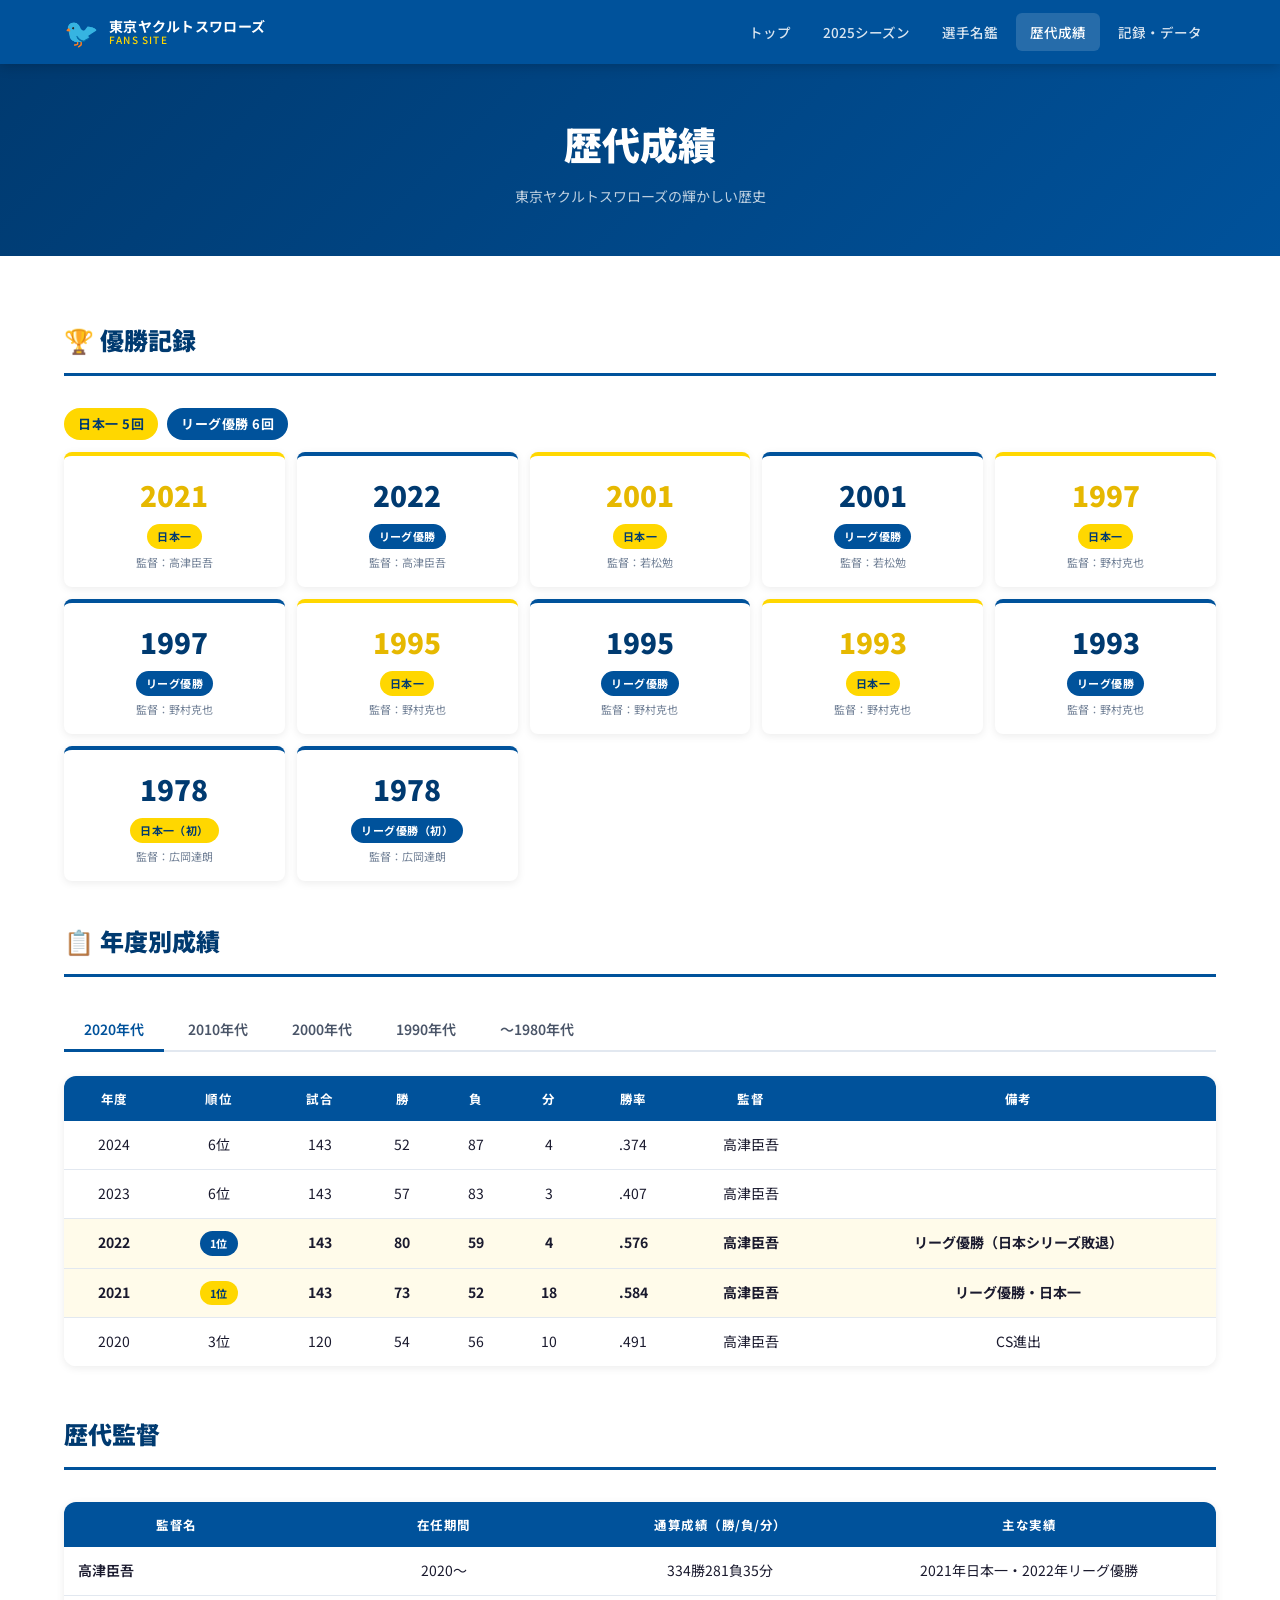
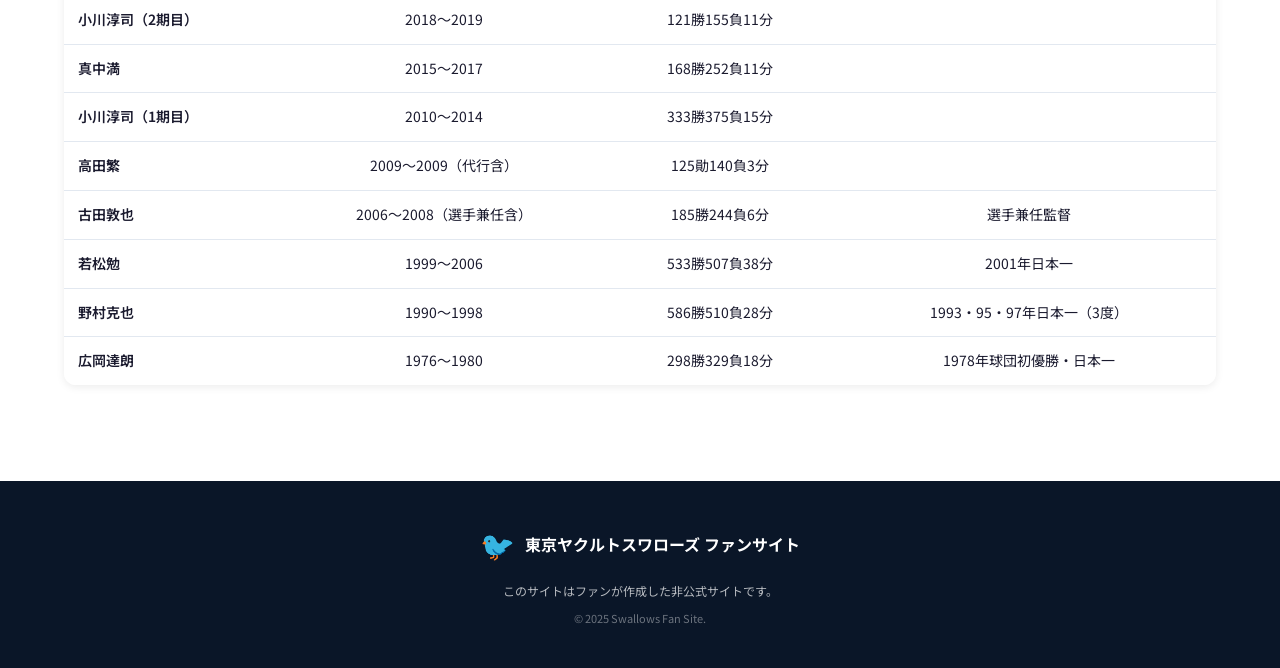
==== pages/history.html @ 292b22fb "東京ヤクルトスワローズ ファンサイト 初版を作成 - index.html: トップページ（順位表・注目選手・歴史ハイライト） - pages/season2025.html: 2025年シーズン成績" ====
<!DOCTYPE html>
<html lang="ja">
<head>
  <meta charset="UTF-8">
  <meta name="viewport" content="width=device-width, initial-scale=1.0">
  <title>歴代成績 | スワローズファンサイト</title>
  <link rel="stylesheet" href="../css/style.css">
  <link href="https://fonts.googleapis.com/css2?family=Noto+Sans+JP:wght@400;500;700;900&display=swap" rel="stylesheet">
  <style>
    .timeline { position: relative; padding-left: 32px; }
    .timeline::before {
      content: '';
      position: absolute;
      left: 10px;
      top: 0;
      bottom: 0;
      width: 3px;
      background: linear-gradient(to bottom, var(--sw-blue), var(--sw-blue-light));
      border-radius: 2px;
    }
    .timeline-item {
      position: relative;
      margin-bottom: 28px;
    }
    .timeline-item::before {
      content: '';
      position: absolute;
      left: -26px;
      top: 8px;
      width: 14px;
      height: 14px;
      border-radius: 50%;
      background: var(--sw-blue);
      border: 3px solid #fff;
      box-shadow: 0 0 0 3px var(--sw-blue);
    }
    .timeline-item.champion::before { background: var(--sw-gold); box-shadow: 0 0 0 3px var(--sw-gold); }
    .timeline-year { font-size: 13px; font-weight: 700; color: var(--text-muted); margin-bottom: 4px; }
    .timeline-body {
      background: #fff;
      border-radius: var(--radius-sm);
      box-shadow: var(--shadow);
      padding: 16px 20px;
    }
    .timeline-title { font-size: 16px; font-weight: 700; color: var(--sw-blue-dark); margin-bottom: 6px; }
    .timeline-desc { font-size: 13px; color: var(--text-secondary); line-height: 1.7; }

    .era-section { margin-bottom: 48px; }
    .era-title {
      font-size: 18px;
      font-weight: 900;
      color: var(--sw-blue);
      padding: 8px 16px;
      background: #e8f4ff;
      border-left: 4px solid var(--sw-blue);
      border-radius: 0 8px 8px 0;
      margin-bottom: 24px;
    }

    .pennant-list {
      display: grid;
      grid-template-columns: repeat(auto-fill, minmax(200px, 1fr));
      gap: 12px;
      margin-bottom: 40px;
    }
    .pennant-item {
      background: #fff;
      border-radius: var(--radius-sm);
      box-shadow: var(--shadow);
      padding: 16px;
      text-align: center;
      border-top: 4px solid var(--sw-blue);
    }
    .pennant-item.jp { border-top-color: var(--sw-gold); }
    .pennant-year { font-size: 28px; font-weight: 900; color: var(--sw-blue-dark); }
    .pennant-item.jp .pennant-year { color: var(--sw-gold-dark); }
    .pennant-type { font-size: 12px; font-weight: 700; margin-top: 4px; }
    .pennant-manager { font-size: 11px; color: var(--text-muted); margin-top: 4px; }
  </style>
</head>
<body>
  <header class="site-header">
    <div class="header-inner">
      <div class="logo">
        <span class="logo-swallow">🐦</span>
        <div class="logo-text">
          <span class="logo-main">東京ヤクルトスワローズ</span>
          <span class="logo-sub">FANS SITE</span>
        </div>
      </div>
      <nav class="main-nav">
        <ul>
          <li><a href="../index.html">トップ</a></li>
          <li><a href="season2025.html">2025シーズン</a></li>
          <li><a href="players.html">選手名鑑</a></li>
          <li><a href="history.html" class="active">歴代成績</a></li>
          <li><a href="records.html">記録・データ</a></li>
        </ul>
      </nav>
      <button class="nav-toggle" id="navToggle">&#9776;</button>
    </div>
  </header>

  <div class="page-hero">
    <h1>歴代成績</h1>
    <p>東京ヤクルトスワローズの輝かしい歴史</p>
  </div>

  <main>
    <section class="section" style="background:#fff;">
      <div class="container">

        <!-- 優勝一覧 -->
        <h2 class="section-title">🏆 優勝記録</h2>

        <div style="margin-bottom:12px;">
          <span class="badge badge-gold" style="font-size:13px;padding:5px 14px;">日本一 5回</span>
          &nbsp;
          <span class="badge badge-blue" style="font-size:13px;padding:5px 14px;">リーグ優勝 6回</span>
        </div>

        <div class="pennant-list">
          <div class="pennant-item jp">
            <div class="pennant-year">2021</div>
            <div class="pennant-type"><span class="badge badge-gold">日本一</span></div>
            <div class="pennant-manager">監督：高津臣吾</div>
          </div>
          <div class="pennant-item">
            <div class="pennant-year">2022</div>
            <div class="pennant-type"><span class="badge badge-blue">リーグ優勝</span></div>
            <div class="pennant-manager">監督：高津臣吾</div>
          </div>
          <div class="pennant-item jp">
            <div class="pennant-year">2001</div>
            <div class="pennant-type"><span class="badge badge-gold">日本一</span></div>
            <div class="pennant-manager">監督：若松勉</div>
          </div>
          <div class="pennant-item">
            <div class="pennant-year">2001</div>
            <div class="pennant-type"><span class="badge badge-blue">リーグ優勝</span></div>
            <div class="pennant-manager">監督：若松勉</div>
          </div>
          <div class="pennant-item jp">
            <div class="pennant-year">1997</div>
            <div class="pennant-type"><span class="badge badge-gold">日本一</span></div>
            <div class="pennant-manager">監督：野村克也</div>
          </div>
          <div class="pennant-item">
            <div class="pennant-year">1997</div>
            <div class="pennant-type"><span class="badge badge-blue">リーグ優勝</span></div>
            <div class="pennant-manager">監督：野村克也</div>
          </div>
          <div class="pennant-item jp">
            <div class="pennant-year">1995</div>
            <div class="pennant-type"><span class="badge badge-gold">日本一</span></div>
            <div class="pennant-manager">監督：野村克也</div>
          </div>
          <div class="pennant-item">
            <div class="pennant-year">1995</div>
            <div class="pennant-type"><span class="badge badge-blue">リーグ優勝</span></div>
            <div class="pennant-manager">監督：野村克也</div>
          </div>
          <div class="pennant-item jp">
            <div class="pennant-year">1993</div>
            <div class="pennant-type"><span class="badge badge-gold">日本一</span></div>
            <div class="pennant-manager">監督：野村克也</div>
          </div>
          <div class="pennant-item">
            <div class="pennant-year">1993</div>
            <div class="pennant-type"><span class="badge badge-blue">リーグ優勝</span></div>
            <div class="pennant-manager">監督：野村克也</div>
          </div>
          <div class="pennant-item">
            <div class="pennant-year">1978</div>
            <div class="pennant-type"><span class="badge badge-gold">日本一（初）</span></div>
            <div class="pennant-manager">監督：広岡達朗</div>
          </div>
          <div class="pennant-item">
            <div class="pennant-year">1978</div>
            <div class="pennant-type"><span class="badge badge-blue">リーグ優勝（初）</span></div>
            <div class="pennant-manager">監督：広岡達朗</div>
          </div>
        </div>

        <!-- 年度別成績 タブ -->
        <h2 class="section-title">📋 年度別成績</h2>

        <div class="tabs">
          <button class="tab-btn active" data-group="hist" data-tab="2020s">2020年代</button>
          <button class="tab-btn" data-group="hist" data-tab="2010s">2010年代</button>
          <button class="tab-btn" data-group="hist" data-tab="2000s">2000年代</button>
          <button class="tab-btn" data-group="hist" data-tab="1990s">1990年代</button>
          <button class="tab-btn" data-group="hist" data-tab="1980s">〜1980年代</button>
        </div>

        <div class="tab-content active" data-group="hist" data-tab="2020s">
          <div class="data-table-wrap">
            <table class="data-table">
              <thead><tr><th>年度</th><th>順位</th><th>試合</th><th>勝</th><th>負</th><th>分</th><th>勝率</th><th>監督</th><th>備考</th></tr></thead>
              <tbody>
                <tr><td>2024</td><td>6位</td><td>143</td><td>52</td><td>87</td><td>4</td><td>.374</td><td>高津臣吾</td><td></td></tr>
                <tr><td>2023</td><td>6位</td><td>143</td><td>57</td><td>83</td><td>3</td><td>.407</td><td>高津臣吾</td><td></td></tr>
                <tr class="highlight-row"><td>2022</td><td><span class="badge badge-blue">1位</span></td><td>143</td><td>80</td><td>59</td><td>4</td><td>.576</td><td>高津臣吾</td><td>リーグ優勝（日本シリーズ敗退）</td></tr>
                <tr class="highlight-row"><td>2021</td><td><span class="badge badge-gold">1位</span></td><td>143</td><td>73</td><td>52</td><td>18</td><td>.584</td><td>高津臣吾</td><td>リーグ優勝・日本一</td></tr>
                <tr><td>2020</td><td>3位</td><td>120</td><td>54</td><td>56</td><td>10</td><td>.491</td><td>高津臣吾</td><td>CS進出</td></tr>
              </tbody>
            </table>
          </div>
        </div>

        <div class="tab-content" data-group="hist" data-tab="2010s">
          <div class="data-table-wrap">
            <table class="data-table">
              <thead><tr><th>年度</th><th>順位</th><th>試合</th><th>勝</th><th>負</th><th>分</th><th>勝率</th><th>監督</th><th>備考</th></tr></thead>
              <tbody>
                <tr><td>2019</td><td>3位</td><td>143</td><td>59</td><td>80</td><td>4</td><td>.424</td><td>小川淳司</td><td>CS1stステージ敗退</td></tr>
                <tr><td>2018</td><td>5位</td><td>143</td><td>55</td><td>79</td><td>9</td><td>.410</td><td>真中満→小川淳司</td><td></td></tr>
                <tr><td>2017</td><td>6位</td><td>143</td><td>45</td><td>96</td><td>2</td><td>.319</td><td>真中満</td><td>最下位</td></tr>
                <tr><td>2016</td><td>2位</td><td>143</td><td>71</td><td>69</td><td>3</td><td>.507</td><td>真中満</td><td>CSファイナル敗退</td></tr>
                <tr><td>2015</td><td>5位</td><td>143</td><td>52</td><td>87</td><td>4</td><td>.374</td><td>真中満</td><td></td></tr>
                <tr><td>2014</td><td>6位</td><td>144</td><td>60</td><td>81</td><td>3</td><td>.426</td><td>小川淳司</td><td></td></tr>
                <tr><td>2013</td><td>6位</td><td>144</td><td>57</td><td>84</td><td>3</td><td>.404</td><td>小川淳司</td><td></td></tr>
                <tr><td>2012</td><td>5位</td><td>144</td><td>68</td><td>72</td><td>4</td><td>.486</td><td>小川淳司</td><td></td></tr>
                <tr><td>2011</td><td>5位</td><td>144</td><td>60</td><td>79</td><td>5</td><td>.432</td><td>小川淳司</td><td></td></tr>
                <tr><td>2010</td><td>2位</td><td>144</td><td>80</td><td>63</td><td>1</td><td>.559</td><td>高田繁</td><td>CSファイナル敗退</td></tr>
              </tbody>
            </table>
          </div>
        </div>

        <div class="tab-content" data-group="hist" data-tab="2000s">
          <div class="data-table-wrap">
            <table class="data-table">
              <thead><tr><th>年度</th><th>順位</th><th>試合</th><th>勝</th><th>負</th><th>分</th><th>勝率</th><th>監督</th><th>備考</th></tr></thead>
              <tbody>
                <tr><td>2009</td><td>4位</td><td>144</td><td>66</td><td>76</td><td>2</td><td>.465</td><td>高田繁</td><td></td></tr>
                <tr><td>2008</td><td>6位</td><td>144</td><td>59</td><td>84</td><td>1</td><td>.413</td><td>古田敦也</td><td></td></tr>
                <tr><td>2007</td><td>6位</td><td>144</td><td>60</td><td>84</td><td>0</td><td>.417</td><td>古田敦也</td><td></td></tr>
                <tr><td>2006</td><td>4位</td><td>146</td><td>65</td><td>76</td><td>5</td><td>.461</td><td>若松勉</td><td></td></tr>
                <tr><td>2005</td><td>4位</td><td>146</td><td>66</td><td>75</td><td>5</td><td>.468</td><td>若松勉</td><td></td></tr>
                <tr><td>2004</td><td>3位</td><td>133</td><td>60</td><td>66</td><td>7</td><td>.476</td><td>若松勉</td><td></td></tr>
                <tr><td>2003</td><td>2位</td><td>140</td><td>73</td><td>63</td><td>4</td><td>.537</td><td>若松勉</td><td></td></tr>
                <tr><td>2002</td><td>4位</td><td>140</td><td>64</td><td>74</td><td>2</td><td>.464</td><td>若松勉</td><td></td></tr>
                <tr class="highlight-row"><td>2001</td><td><span class="badge badge-gold">1位</span></td><td>140</td><td>76</td><td>58</td><td>6</td><td>.567</td><td>若松勉</td><td>リーグ優勝・日本一</td></tr>
                <tr><td>2000</td><td>2位</td><td>135</td><td>72</td><td>58</td><td>5</td><td>.554</td><td>若松勉</td><td></td></tr>
              </tbody>
            </table>
          </div>
        </div>

        <div class="tab-content" data-group="hist" data-tab="1990s">
          <div class="data-table-wrap">
            <table class="data-table">
              <thead><tr><th>年度</th><th>順位</th><th>試合</th><th>勝</th><th>負</th><th>分</th><th>勝率</th><th>監督</th><th>備考</th></tr></thead>
              <tbody>
                <tr><td>1999</td><td>3位</td><td>135</td><td>70</td><td>60</td><td>5</td><td>.538</td><td>野村克也</td><td></td></tr>
                <tr><td>1998</td><td>2位</td><td>135</td><td>73</td><td>58</td><td>4</td><td>.557</td><td>野村克也</td><td></td></tr>
                <tr class="highlight-row"><td>1997</td><td><span class="badge badge-gold">1位</span></td><td>135</td><td>82</td><td>48</td><td>5</td><td>.631</td><td>野村克也</td><td>リーグ優勝・日本一</td></tr>
                <tr><td>1996</td><td>3位</td><td>130</td><td>62</td><td>64</td><td>4</td><td>.492</td><td>野村克也</td><td></td></tr>
                <tr class="highlight-row"><td>1995</td><td><span class="badge badge-gold">1位</span></td><td>130</td><td>82</td><td>48</td><td>0</td><td>.631</td><td>野村克也</td><td>リーグ優勝・日本一</td></tr>
                <tr><td>1994</td><td>3位</td><td>130</td><td>62</td><td>65</td><td>3</td><td>.488</td><td>野村克也</td><td></td></tr>
                <tr class="highlight-row"><td>1993</td><td><span class="badge badge-gold">1位</span></td><td>130</td><td>80</td><td>48</td><td>2</td><td>.625</td><td>野村克也</td><td>リーグ優勝・日本一</td></tr>
                <tr><td>1992</td><td>3位</td><td>130</td><td>64</td><td>66</td><td>0</td><td>.492</td><td>野村克也</td><td></td></tr>
                <tr><td>1991</td><td>4位</td><td>130</td><td>56</td><td>74</td><td>0</td><td>.431</td><td>関根潤三</td><td></td></tr>
                <tr><td>1990</td><td>6位</td><td>130</td><td>48</td><td>78</td><td>4</td><td>.381</td><td>関根潤三</td><td></td></tr>
              </tbody>
            </table>
          </div>
        </div>

        <div class="tab-content" data-group="hist" data-tab="1980s">
          <div class="data-table-wrap">
            <table class="data-table">
              <thead><tr><th>年度</th><th>順位</th><th>試合</th><th>勝</th><th>負</th><th>分</th><th>勝率</th><th>監督</th><th>備考</th></tr></thead>
              <tbody>
                <tr><td>1989</td><td>4位</td><td>130</td><td>55</td><td>72</td><td>3</td><td>.433</td><td>関根潤三</td><td></td></tr>
                <tr><td>1988</td><td>3位</td><td>130</td><td>65</td><td>64</td><td>1</td><td>.504</td><td>関根潤三</td><td></td></tr>
                <tr><td>1987</td><td>2位</td><td>130</td><td>70</td><td>60</td><td>0</td><td>.538</td><td>土橋正幸</td><td></td></tr>
                <tr><td>1986</td><td>4位</td><td>130</td><td>57</td><td>73</td><td>0</td><td>.438</td><td>武上四郎</td><td></td></tr>
                <tr><td>1985</td><td>5位</td><td>130</td><td>50</td><td>78</td><td>2</td><td>.391</td><td>武上四郎</td><td></td></tr>
                <tr><td>1984</td><td>6位</td><td>130</td><td>48</td><td>79</td><td>3</td><td>.378</td><td>武上四郎</td><td></td></tr>
                <tr><td>1983</td><td>6位</td><td>130</td><td>52</td><td>76</td><td>2</td><td>.406</td><td>三原脩</td><td></td></tr>
                <tr><td>1982</td><td>6位</td><td>130</td><td>51</td><td>76</td><td>3</td><td>.402</td><td>三原脩</td><td></td></tr>
                <tr><td>1981</td><td>5位</td><td>130</td><td>55</td><td>72</td><td>3</td><td>.433</td><td>三原脩</td><td></td></tr>
                <tr><td>1980</td><td>4位</td><td>130</td><td>59</td><td>69</td><td>2</td><td>.461</td><td>広岡達朗</td><td></td></tr>
                <tr><td>1979</td><td>5位</td><td>130</td><td>57</td><td>71</td><td>2</td><td>.445</td><td>広岡達朗</td><td></td></tr>
                <tr class="highlight-row"><td>1978</td><td><span class="badge badge-gold">1位</span></td><td>130</td><td>76</td><td>46</td><td>8</td><td>.623</td><td>広岡達朗</td><td>初のリーグ優勝・日本一</td></tr>
                <tr><td>1977</td><td>4位</td><td>130</td><td>56</td><td>68</td><td>6</td><td>.452</td><td>三原脩</td><td></td></tr>
                <tr><td>1976</td><td>6位</td><td>130</td><td>47</td><td>75</td><td>8</td><td>.385</td><td>三原脩</td><td></td></tr>
              </tbody>
            </table>
          </div>
        </div>

        <!-- 歴代監督 -->
        <h2 class="section-title" style="margin-top:48px;">歴代監督</h2>
        <div class="data-table-wrap">
          <table class="data-table">
            <thead><tr><th>監督名</th><th>在任期間</th><th>通算成績（勝/負/分）</th><th>主な実績</th></tr></thead>
            <tbody>
              <tr><td class="name-col">高津臣吾</td><td>2020〜</td><td>334勝281負35分</td><td>2021年日本一・2022年リーグ優勝</td></tr>
              <tr><td class="name-col">小川淳司（2期目）</td><td>2018〜2019</td><td>121勝155負11分</td><td></td></tr>
              <tr><td class="name-col">真中満</td><td>2015〜2017</td><td>168勝252負11分</td><td></td></tr>
              <tr><td class="name-col">小川淳司（1期目）</td><td>2010〜2014</td><td>333勝375負15分</td><td></td></tr>
              <tr><td class="name-col">高田繁</td><td>2009〜2009（代行含）</td><td>125勛140負3分</td><td></td></tr>
              <tr><td class="name-col">古田敦也</td><td>2006〜2008（選手兼任含）</td><td>185勝244負6分</td><td>選手兼任監督</td></tr>
              <tr><td class="name-col">若松勉</td><td>1999〜2006</td><td>533勝507負38分</td><td>2001年日本一</td></tr>
              <tr><td class="name-col">野村克也</td><td>1990〜1998</td><td>586勝510負28分</td><td>1993・95・97年日本一（3度）</td></tr>
              <tr><td class="name-col">広岡達朗</td><td>1976〜1980</td><td>298勝329負18分</td><td>1978年球団初優勝・日本一</td></tr>
            </tbody>
          </table>
        </div>

      </div>
    </section>
  </main>

  <footer class="site-footer">
    <div class="footer-inner">
      <div class="footer-logo"><span class="logo-swallow">🐦</span><span>東京ヤクルトスワローズ ファンサイト</span></div>
      <p class="footer-note">このサイトはファンが作成した非公式サイトです。</p>
      <p class="footer-copy">&copy; 2025 Swallows Fan Site.</p>
    </div>
  </footer>
  <script src="../js/main.js"></script>
</body>
</html>
---- css/style.css ----
/* ========================================
   スワローズファンサイト - メインスタイル
   カラー: #00529B (スワローズブルー), #FFFFFF, #FFD700
   ======================================== */

:root {
  --sw-blue: #00529B;
  --sw-blue-dark: #003a70;
  --sw-blue-light: #1a6fbe;
  --sw-gold: #FFD700;
  --sw-gold-dark: #e6b800;
  --sw-red: #C8102E;
  --text-primary: #1a1a2e;
  --text-secondary: #4a5568;
  --text-muted: #718096;
  --bg-primary: #f8fafc;
  --bg-card: #ffffff;
  --border: #e2e8f0;
  --shadow: 0 2px 8px rgba(0,0,0,0.08);
  --shadow-hover: 0 8px 24px rgba(0,82,155,0.18);
  --radius: 12px;
  --radius-sm: 8px;
  --font: 'Noto Sans JP', sans-serif;
}

* { box-sizing: border-box; margin: 0; padding: 0; }

html { scroll-behavior: smooth; }

body {
  font-family: var(--font);
  background: var(--bg-primary);
  color: var(--text-primary);
  line-height: 1.7;
  font-size: 15px;
}

a { color: inherit; text-decoration: none; }

img { max-width: 100%; height: auto; display: block; }

/* ========================================
   ヘッダー
   ======================================== */
.site-header {
  position: sticky;
  top: 0;
  z-index: 100;
  background: var(--sw-blue);
  box-shadow: 0 2px 12px rgba(0,0,0,0.2);
}

.header-inner {
  max-width: 1200px;
  margin: 0 auto;
  padding: 0 24px;
  display: flex;
  align-items: center;
  gap: 32px;
  height: 64px;
}

.logo {
  display: flex;
  align-items: center;
  gap: 10px;
  flex-shrink: 0;
}

.logo-swallow { font-size: 28px; }

.logo-text {
  display: flex;
  flex-direction: column;
  line-height: 1.2;
}

.logo-main {
  font-size: 14px;
  font-weight: 700;
  color: #fff;
  letter-spacing: 0.02em;
}

.logo-sub {
  font-size: 10px;
  font-weight: 500;
  color: var(--sw-gold);
  letter-spacing: 0.12em;
}

.main-nav { margin-left: auto; }

.main-nav ul {
  display: flex;
  list-style: none;
  gap: 4px;
}

.main-nav a {
  display: block;
  padding: 8px 14px;
  color: rgba(255,255,255,0.85);
  font-size: 13.5px;
  font-weight: 500;
  border-radius: 6px;
  transition: background 0.2s, color 0.2s;
}

.main-nav a:hover,
.main-nav a.active {
  background: rgba(255,255,255,0.15);
  color: #fff;
}

.nav-toggle {
  display: none;
  background: none;
  border: none;
  color: #fff;
  font-size: 24px;
  cursor: pointer;
  margin-left: auto;
}

/* ========================================
   汎用コンテナ・セクション
   ======================================== */
.container {
  max-width: 1200px;
  margin: 0 auto;
  padding: 0 24px;
}

.section {
  padding: 64px 0;
}

.section-title {
  font-size: 24px;
  font-weight: 900;
  color: var(--sw-blue-dark);
  margin-bottom: 32px;
  padding-bottom: 12px;
  border-bottom: 3px solid var(--sw-blue);
  display: flex;
  align-items: baseline;
  gap: 12px;
}

.section-title .update-date {
  font-size: 13px;
  font-weight: 400;
  color: var(--text-muted);
}

.center-link {
  text-align: center;
  margin-top: 32px;
}

/* ========================================
   ボタン
   ======================================== */
.btn {
  display: inline-block;
  padding: 12px 28px;
  border-radius: 8px;
  font-size: 14px;
  font-weight: 700;
  transition: all 0.2s;
  cursor: pointer;
  letter-spacing: 0.03em;
}

.btn-primary {
  background: var(--sw-gold);
  color: var(--sw-blue-dark);
  box-shadow: 0 4px 12px rgba(255,215,0,0.4);
}

.btn-primary:hover {
  background: var(--sw-gold-dark);
  transform: translateY(-2px);
  box-shadow: 0 6px 16px rgba(255,215,0,0.5);
}

.btn-secondary {
  background: rgba(255,255,255,0.15);
  color: #fff;
  border: 2px solid rgba(255,255,255,0.6);
}

.btn-secondary:hover {
  background: rgba(255,255,255,0.25);
  transform: translateY(-2px);
}

.btn-outline {
  background: transparent;
  color: var(--sw-blue);
  border: 2px solid var(--sw-blue);
}

.btn-outline:hover {
  background: var(--sw-blue);
  color: #fff;
  transform: translateY(-2px);
}

/* ========================================
   ヒーロー
   ======================================== */
.hero {
  background: linear-gradient(135deg, var(--sw-blue-dark) 0%, var(--sw-blue) 50%, var(--sw-blue-light) 100%);
  color: #fff;
  padding: 80px 24px;
  position: relative;
  overflow: hidden;
}

.hero::before {
  content: '🐦';
  position: absolute;
  right: 5%;
  top: 50%;
  transform: translateY(-50%);
  font-size: 220px;
  opacity: 0.06;
  pointer-events: none;
  line-height: 1;
}

.hero-content {
  max-width: 1200px;
  margin: 0 auto;
}

.hero-badge {
  display: inline-block;
  background: var(--sw-gold);
  color: var(--sw-blue-dark);
  font-size: 12px;
  font-weight: 700;
  padding: 4px 14px;
  border-radius: 20px;
  letter-spacing: 0.06em;
  margin-bottom: 16px;
}

.hero h1 {
  font-size: clamp(28px, 5vw, 52px);
  font-weight: 900;
  line-height: 1.2;
  margin-bottom: 16px;
  letter-spacing: 0.02em;
}

.hero-sub {
  font-size: 15px;
  color: rgba(255,255,255,0.82);
  margin-bottom: 32px;
  line-height: 1.8;
}

.hero-buttons {
  display: flex;
  gap: 12px;
  flex-wrap: wrap;
  margin-bottom: 48px;
}

.hero-stats {
  max-width: 1200px;
  margin: 0 auto;
  display: flex;
  gap: 48px;
  flex-wrap: wrap;
}

.hero-stat-item {
  display: flex;
  flex-direction: column;
}

.stat-num {
  font-size: 44px;
  font-weight: 900;
  color: var(--sw-gold);
  line-height: 1;
}

.stat-label {
  font-size: 12px;
  color: rgba(255,255,255,0.7);
  margin-top: 4px;
  letter-spacing: 0.04em;
}

/* ========================================
   順位表
   ======================================== */
.standings-section {
  background: #fff;
}

.standings-table-wrap {
  overflow-x: auto;
  border-radius: var(--radius);
  box-shadow: var(--shadow);
}

.standings-table {
  width: 100%;
  border-collapse: collapse;
  min-width: 620px;
  font-size: 14px;
}

.standings-table thead th {
  background: var(--sw-blue);
  color: #fff;
  padding: 14px 12px;
  text-align: center;
  font-weight: 700;
  font-size: 13px;
  letter-spacing: 0.04em;
}

.standings-table tbody td {
  padding: 13px 12px;
  text-align: center;
  border-bottom: 1px solid var(--border);
}

.standings-table tbody tr:hover {
  background: #f0f7ff;
}

.swallows-row {
  background: #fffbea !important;
}

.swallows-row:hover {
  background: #fff5cc !important;
}

.swallows-row td {
  font-weight: 700;
}

.rank {
  font-weight: 900;
  font-size: 16px;
  width: 48px;
}

.rank-1 { color: var(--sw-gold-dark); }
.rank-2 { color: #9ca3af; }
.rank-3 { color: #cd7f32; }
.rank-4, .rank-5, .rank-6 { color: var(--text-secondary); }

.team-name { text-align: left; font-weight: 600; padding-left: 16px; }
.swallows-name { color: var(--sw-blue); }

.recent { font-size: 13px; color: var(--text-secondary); }

/* ========================================
   選手カード
   ======================================== */
.players-section { background: var(--bg-primary); }

.players-grid {
  display: grid;
  grid-template-columns: repeat(auto-fill, minmax(240px, 1fr));
  gap: 20px;
}

.player-card {
  background: var(--bg-card);
  border-radius: var(--radius);
  box-shadow: var(--shadow);
  overflow: hidden;
  transition: transform 0.2s, box-shadow 0.2s;
  display: flex;
}

.player-card:hover {
  transform: translateY(-4px);
  box-shadow: var(--shadow-hover);
}

.player-number {
  background: var(--sw-blue);
  color: var(--sw-gold);
  font-size: 24px;
  font-weight: 900;
  width: 64px;
  min-height: 100%;
  display: flex;
  align-items: center;
  justify-content: center;
  flex-shrink: 0;
  letter-spacing: -0.02em;
}

.player-info {
  padding: 16px;
  flex: 1;
}

.player-name {
  font-size: 17px;
  font-weight: 900;
  margin-bottom: 4px;
  color: var(--sw-blue-dark);
}

.player-pos {
  font-size: 12px;
  color: var(--text-muted);
  margin-bottom: 12px;
}

.player-stats {
  display: flex;
  gap: 12px;
  flex-wrap: wrap;
}

.pstat {
  display: flex;
  flex-direction: column;
  align-items: center;
}

.pstat-label {
  font-size: 10px;
  color: var(--text-muted);
}

.pstat-val {
  font-size: 18px;
  font-weight: 900;
  color: var(--sw-blue);
}

/* ========================================
   歴史カード
   ======================================== */
.history-section { background: var(--sw-blue-dark); }

.history-section .section-title {
  color: #fff;
  border-bottom-color: var(--sw-gold);
}

.history-section .section-title .update-date { color: rgba(255,255,255,0.6); }

.history-grid {
  display: grid;
  grid-template-columns: repeat(auto-fill, minmax(260px, 1fr));
  gap: 20px;
}

.history-card {
  background: rgba(255,255,255,0.07);
  border: 1px solid rgba(255,255,255,0.12);
  border-radius: var(--radius);
  padding: 24px;
  display: flex;
  gap: 20px;
  align-items: flex-start;
  transition: transform 0.2s, background 0.2s;
}

.history-card:hover {
  transform: translateY(-3px);
  background: rgba(255,255,255,0.12);
}

.history-year {
  font-size: 36px;
  font-weight: 900;
  color: var(--sw-gold);
  line-height: 1;
  flex-shrink: 0;
}

.history-badge {
  display: inline-block;
  background: var(--sw-gold);
  color: var(--sw-blue-dark);
  font-size: 11px;
  font-weight: 700;
  padding: 3px 10px;
  border-radius: 20px;
  margin-bottom: 8px;
}

.pennant-badge {
  background: #e8f4ff;
  color: var(--sw-blue-dark);
}

.history-card p {
  font-size: 13px;
  color: rgba(255,255,255,0.8);
  line-height: 1.6;
}

.history-section .btn-outline {
  color: var(--sw-gold);
  border-color: var(--sw-gold);
}

.history-section .btn-outline:hover {
  background: var(--sw-gold);
  color: var(--sw-blue-dark);
}

/* ========================================
   クイックナビ
   ======================================== */
.quick-nav-section { background: #fff; padding: 48px 0; }

.quick-nav-grid {
  display: grid;
  grid-template-columns: repeat(4, 1fr);
  gap: 16px;
}

.quick-nav-item {
  display: flex;
  flex-direction: column;
  align-items: center;
  text-align: center;
  padding: 28px 16px;
  background: var(--bg-primary);
  border-radius: var(--radius);
  border: 2px solid transparent;
  transition: all 0.2s;
  gap: 8px;
}

.quick-nav-item:hover {
  border-color: var(--sw-blue);
  background: #f0f7ff;
  transform: translateY(-3px);
  box-shadow: var(--shadow-hover);
}

.qn-icon { font-size: 36px; }

.qn-title {
  font-size: 15px;
  font-weight: 700;
  color: var(--sw-blue-dark);
}

.qn-sub {
  font-size: 12px;
  color: var(--text-muted);
}

/* ========================================
   フッター
   ======================================== */
.site-footer {
  background: #0a1628;
  color: rgba(255,255,255,0.7);
  padding: 40px 24px;
  text-align: center;
}

.footer-inner {
  max-width: 1200px;
  margin: 0 auto;
}

.footer-logo {
  display: flex;
  align-items: center;
  justify-content: center;
  gap: 10px;
  font-size: 16px;
  font-weight: 700;
  color: #fff;
  margin-bottom: 12px;
}

.footer-note {
  font-size: 12px;
  margin-bottom: 8px;
}

.footer-note a {
  color: var(--sw-gold);
  text-decoration: underline;
}

.footer-copy {
  font-size: 11px;
  color: rgba(255,255,255,0.4);
}

/* ========================================
   ページ共通ヘッダー（各ページ）
   ======================================== */
.page-hero {
  background: linear-gradient(135deg, var(--sw-blue-dark), var(--sw-blue));
  color: #fff;
  padding: 48px 24px;
  text-align: center;
}

.page-hero h1 {
  font-size: clamp(22px, 4vw, 38px);
  font-weight: 900;
  margin-bottom: 8px;
}

.page-hero p {
  color: rgba(255,255,255,0.75);
  font-size: 14px;
}

/* ========================================
   テーブル共通
   ======================================== */
.data-table-wrap {
  overflow-x: auto;
  border-radius: var(--radius);
  box-shadow: var(--shadow);
  margin-bottom: 32px;
}

.data-table {
  width: 100%;
  border-collapse: collapse;
  font-size: 14px;
  min-width: 600px;
}

.data-table thead th {
  background: var(--sw-blue);
  color: #fff;
  padding: 12px 14px;
  text-align: center;
  font-weight: 700;
  font-size: 12.5px;
  letter-spacing: 0.04em;
  white-space: nowrap;
}

.data-table tbody td {
  padding: 12px 14px;
  text-align: center;
  border-bottom: 1px solid var(--border);
  background: #fff;
}

.data-table tbody tr:hover td {
  background: #f0f7ff;
}

.data-table tbody tr:last-child td {
  border-bottom: none;
}

.name-col { text-align: left !important; font-weight: 600; }

.highlight-row td { background: #fffbea !important; font-weight: 700; }
.highlight-row:hover td { background: #fff5cc !important; }

/* タブ */
.tabs {
  display: flex;
  gap: 4px;
  margin-bottom: 24px;
  border-bottom: 2px solid var(--border);
  flex-wrap: wrap;
}

.tab-btn {
  padding: 10px 20px;
  background: none;
  border: none;
  font-family: var(--font);
  font-size: 14px;
  font-weight: 600;
  color: var(--text-secondary);
  cursor: pointer;
  border-bottom: 3px solid transparent;
  margin-bottom: -2px;
  transition: all 0.2s;
}

.tab-btn:hover {
  color: var(--sw-blue);
}

.tab-btn.active {
  color: var(--sw-blue);
  border-bottom-color: var(--sw-blue);
}

.tab-content { display: none; }
.tab-content.active { display: block; }

/* バッジ */
.badge {
  display: inline-block;
  padding: 3px 10px;
  border-radius: 20px;
  font-size: 11px;
  font-weight: 700;
  letter-spacing: 0.04em;
}

.badge-gold { background: var(--sw-gold); color: var(--sw-blue-dark); }
.badge-blue { background: var(--sw-blue); color: #fff; }
.badge-green { background: #48bb78; color: #fff; }
.badge-red { background: var(--sw-red); color: #fff; }
.badge-gray { background: #e2e8f0; color: var(--text-secondary); }

/* ========================================
   カードグリッド汎用
   ======================================== */
.card-grid {
  display: grid;
  grid-template-columns: repeat(auto-fill, minmax(280px, 1fr));
  gap: 20px;
}

.card {
  background: var(--bg-card);
  border-radius: var(--radius);
  box-shadow: var(--shadow);
  padding: 24px;
  transition: transform 0.2s, box-shadow 0.2s;
}

.card:hover {
  transform: translateY(-3px);
  box-shadow: var(--shadow-hover);
}

.card-title {
  font-size: 16px;
  font-weight: 700;
  color: var(--sw-blue-dark);
  margin-bottom: 12px;
}

/* ========================================
   レスポンシブ
   ======================================== */
@media (max-width: 900px) {
  .quick-nav-grid {
    grid-template-columns: repeat(2, 1fr);
  }
}

@media (max-width: 700px) {
  .main-nav { display: none; }
  .main-nav.open { display: block; position: absolute; top: 64px; left: 0; right: 0; background: var(--sw-blue-dark); padding: 16px; }
  .main-nav.open ul { flex-direction: column; }
  .nav-toggle { display: block; }

  .hero { padding: 48px 20px; }
  .hero-stats { gap: 24px; }
  .stat-num { font-size: 32px; }

  .section { padding: 40px 0; }
  .section-title { font-size: 20px; }

  .players-grid, .history-grid { grid-template-columns: 1fr; }
  .quick-nav-grid { grid-template-columns: repeat(2, 1fr); }

  .header-inner { padding: 0 16px; }
  .container { padding: 0 16px; }

  .logo-main { font-size: 12px; }
}

@media (max-width: 480px) {
  .quick-nav-grid { grid-template-columns: 1fr 1fr; gap: 10px; }
  .hero-buttons { flex-direction: column; }
  .btn { text-align: center; }
}
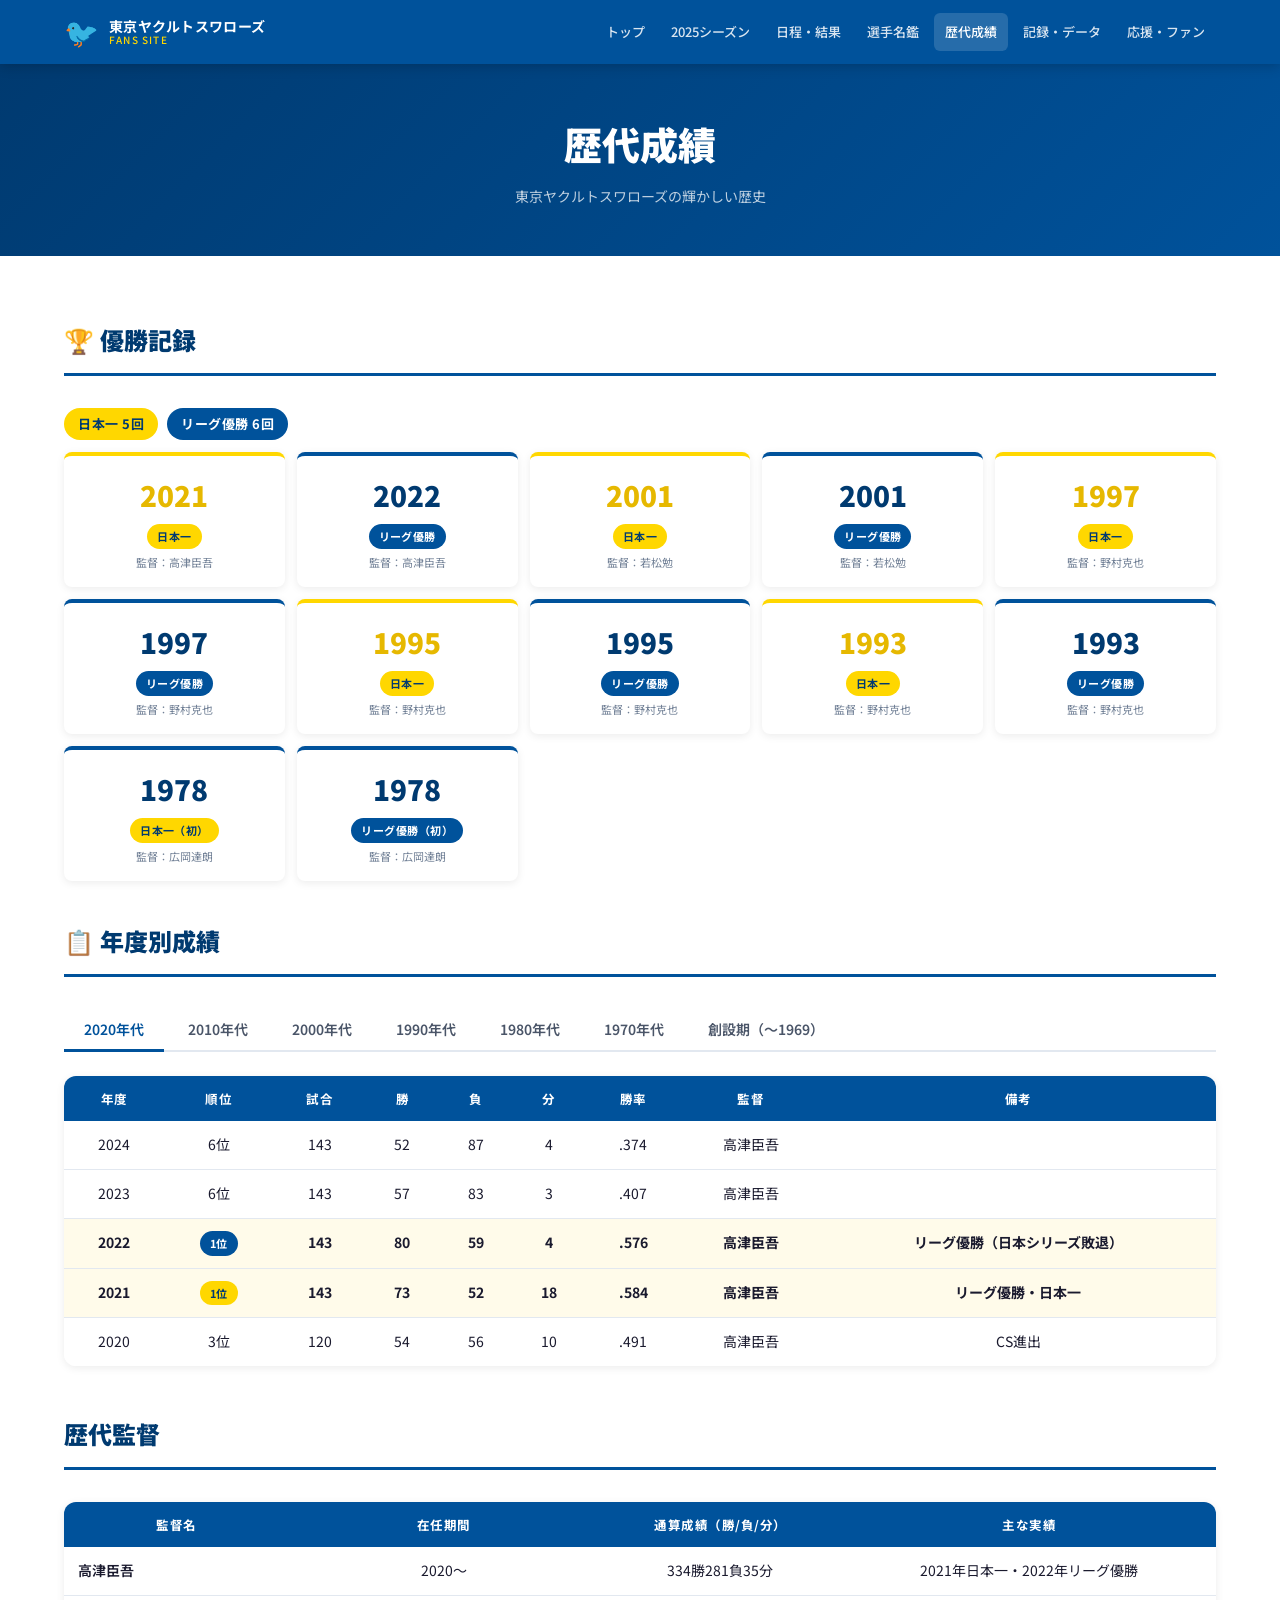
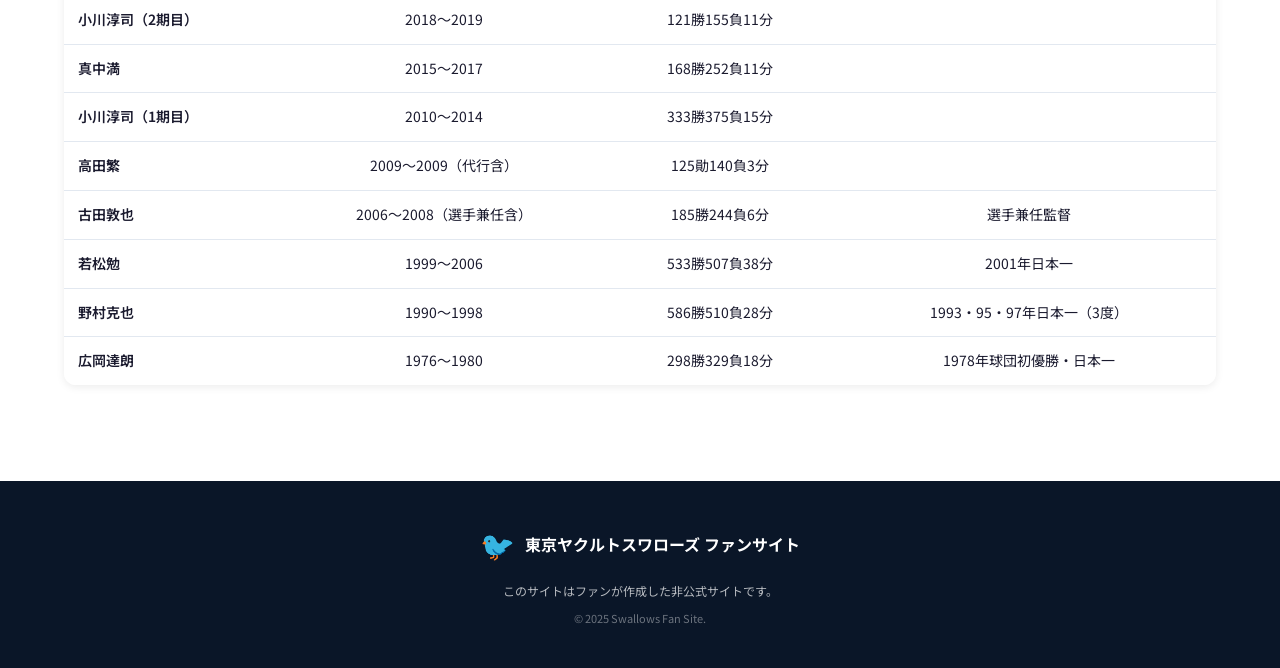
==== commit 28f3a8d6: "スワローズファンサイトを大幅拡充 - 試合日程・結果ページ追加（pages/schedule.html）   3月〜9月の日程・結果表、月別フィルター機能、チーム概況カード - 応援・ファン文化ページ" ====
--- a/pages/history.html
+++ b/pages/history.html
@@ -92,9 +92,11 @@
         <ul>
           <li><a href="../index.html">トップ</a></li>
           <li><a href="season2025.html">2025シーズン</a></li>
+          <li><a href="schedule.html">日程・結果</a></li>
           <li><a href="players.html">選手名鑑</a></li>
           <li><a href="history.html" class="active">歴代成績</a></li>
           <li><a href="records.html">記録・データ</a></li>
+          <li><a href="cheers.html">応援・ファン</a></li>
         </ul>
       </nav>
       <button class="nav-toggle" id="navToggle">&#9776;</button>
@@ -190,7 +192,9 @@
           <button class="tab-btn" data-group="hist" data-tab="2010s">2010年代</button>
           <button class="tab-btn" data-group="hist" data-tab="2000s">2000年代</button>
           <button class="tab-btn" data-group="hist" data-tab="1990s">1990年代</button>
-          <button class="tab-btn" data-group="hist" data-tab="1980s">〜1980年代</button>
+          <button class="tab-btn" data-group="hist" data-tab="1980s">1980年代</button>
+          <button class="tab-btn" data-group="hist" data-tab="1970s">1970年代</button>
+          <button class="tab-btn" data-group="hist" data-tab="1960s">創設期（〜1969）</button>
         </div>
 
         <div class="tab-content active" data-group="hist" data-tab="2020s">
@@ -283,12 +287,72 @@
                 <tr><td>1982</td><td>6位</td><td>130</td><td>51</td><td>76</td><td>3</td><td>.402</td><td>三原脩</td><td></td></tr>
                 <tr><td>1981</td><td>5位</td><td>130</td><td>55</td><td>72</td><td>3</td><td>.433</td><td>三原脩</td><td></td></tr>
                 <tr><td>1980</td><td>4位</td><td>130</td><td>59</td><td>69</td><td>2</td><td>.461</td><td>広岡達朗</td><td></td></tr>
+              </tbody>
+            </table>
+          </div>
+        </div>
+
+        <div class="tab-content" data-group="hist" data-tab="1970s">
+          <div class="data-table-wrap">
+            <table class="data-table">
+              <thead><tr><th>年度</th><th>順位</th><th>試合</th><th>勝</th><th>負</th><th>分</th><th>勝率</th><th>監督</th><th>備考</th></tr></thead>
+              <tbody>
                 <tr><td>1979</td><td>5位</td><td>130</td><td>57</td><td>71</td><td>2</td><td>.445</td><td>広岡達朗</td><td></td></tr>
-                <tr class="highlight-row"><td>1978</td><td><span class="badge badge-gold">1位</span></td><td>130</td><td>76</td><td>46</td><td>8</td><td>.623</td><td>広岡達朗</td><td>初のリーグ優勝・日本一</td></tr>
+                <tr class="highlight-row"><td>1978</td><td><span class="badge badge-gold">1位</span></td><td>130</td><td>76</td><td>46</td><td>8</td><td>.623</td><td>広岡達朗</td><td>初のリーグ優勝・日本一（大杉勝男・松岡弘らが活躍）</td></tr>
                 <tr><td>1977</td><td>4位</td><td>130</td><td>56</td><td>68</td><td>6</td><td>.452</td><td>三原脩</td><td></td></tr>
                 <tr><td>1976</td><td>6位</td><td>130</td><td>47</td><td>75</td><td>8</td><td>.385</td><td>三原脩</td><td></td></tr>
-              </tbody>
-            </table>
+                <tr><td>1975</td><td>4位</td><td>130</td><td>60</td><td>67</td><td>3</td><td>.472</td><td>三原脩</td><td></td></tr>
+                <tr><td>1974</td><td>5位</td><td>130</td><td>52</td><td>74</td><td>4</td><td>.413</td><td>荒川博</td><td></td></tr>
+                <tr><td>1973</td><td>5位</td><td>130</td><td>55</td><td>69</td><td>6</td><td>.444</td><td>荒川博</td><td></td></tr>
+                <tr><td>1972</td><td>5位</td><td>130</td><td>57</td><td>69</td><td>4</td><td>.452</td><td>別所毅彦</td><td></td></tr>
+                <tr><td>1971</td><td>4位</td><td>130</td><td>59</td><td>65</td><td>6</td><td>.476</td><td>別所毅彦</td><td>若松勉プロ初年度</td></tr>
+                <tr><td>1970</td><td>5位</td><td>130</td><td>51</td><td>75</td><td>4</td><td>.405</td><td>別所毅彦</td><td></td></tr>
+              </tbody>
+            </table>
+          </div>
+          <div style="background:#e8f4ff;border-radius:var(--radius-sm);padding:16px 20px;margin-top:16px;font-size:13px;color:var(--sw-blue-dark);">
+            <strong>1970年代のスワローズ：</strong>
+            1970年代は長らく優勝から遠ざかっていたが、広岡達朗監督が就任した1976年より着実に力をつけ、
+            1978年についに球団初のリーグ優勝・日本一を達成。大杉勝男（本塁打王）、
+            松岡弘（最多勝）らが中心となってチームを牽引した。
+          </div>
+        </div>
+
+        <div class="tab-content" data-group="hist" data-tab="1960s">
+          <div style="background:#fff3cd;border-radius:var(--radius-sm);padding:16px 20px;margin-bottom:20px;font-size:13px;color:#856404;border:1px solid #ffc107;">
+            <strong>注：</strong> 球団は1950年に「国鉄スワローズ」として創設。その後「サンケイアトムズ」「ヤクルトアトムズ」を経て、1974年に「ヤクルトスワローズ」に改称。1992年から「東京ヤクルトスワローズ」となる。
+          </div>
+          <div class="data-table-wrap">
+            <table class="data-table">
+              <thead><tr><th>年度</th><th>チーム名</th><th>順位</th><th>試合</th><th>勝</th><th>負</th><th>分</th><th>勝率</th><th>監督</th><th>備考</th></tr></thead>
+              <tbody>
+                <tr><td>1969</td><td>サンケイアトムズ</td><td>4位</td><td>130</td><td>60</td><td>68</td><td>2</td><td>.469</td><td>飯田徳治</td><td></td></tr>
+                <tr><td>1968</td><td>サンケイアトムズ</td><td>3位</td><td>130</td><td>64</td><td>62</td><td>4</td><td>.508</td><td>飯田徳治</td><td></td></tr>
+                <tr><td>1967</td><td>サンケイアトムズ</td><td>4位</td><td>130</td><td>58</td><td>66</td><td>6</td><td>.468</td><td>砂押邦信</td><td></td></tr>
+                <tr><td>1966</td><td>サンケイアトムズ</td><td>5位</td><td>130</td><td>54</td><td>72</td><td>4</td><td>.429</td><td>砂押邦信</td><td>アトムズに改称</td></tr>
+                <tr><td>1965</td><td>サンケイスワローズ</td><td>3位</td><td>140</td><td>72</td><td>62</td><td>6</td><td>.537</td><td>砂押邦信</td><td></td></tr>
+                <tr><td>1964</td><td>サンケイスワローズ</td><td>4位</td><td>140</td><td>63</td><td>68</td><td>9</td><td>.481</td><td>砂押邦信</td><td>サンケイが親会社に</td></tr>
+                <tr><td>1963</td><td>国鉄スワローズ</td><td>5位</td><td>140</td><td>55</td><td>79</td><td>6</td><td>.410</td><td>西本幸雄</td><td></td></tr>
+                <tr><td>1962</td><td>国鉄スワローズ</td><td>3位</td><td>140</td><td>72</td><td>63</td><td>5</td><td>.533</td><td>西本幸雄</td><td>金田正一（33勝）</td></tr>
+                <tr><td>1961</td><td>国鉄スワローズ</td><td>4位</td><td>140</td><td>66</td><td>69</td><td>5</td><td>.489</td><td>水原茂</td><td></td></tr>
+                <tr><td>1960</td><td>国鉄スワローズ</td><td>4位</td><td>130</td><td>60</td><td>65</td><td>5</td><td>.480</td><td>水原茂</td><td></td></tr>
+                <tr><td>1959</td><td>国鉄スワローズ</td><td>3位</td><td>124</td><td>68</td><td>53</td><td>3</td><td>.562</td><td>水原茂</td><td></td></tr>
+                <tr><td>1958</td><td>国鉄スワローズ</td><td>4位</td><td>130</td><td>58</td><td>64</td><td>8</td><td>.475</td><td>白石勝巳</td><td></td></tr>
+                <tr><td>1957</td><td>国鉄スワローズ</td><td>4位</td><td>130</td><td>58</td><td>63</td><td>9</td><td>.479</td><td>白石勝巳</td><td></td></tr>
+                <tr><td>1956</td><td>国鉄スワローズ</td><td>4位</td><td>154</td><td>68</td><td>77</td><td>9</td><td>.469</td><td>下嶋清次郎</td><td></td></tr>
+                <tr><td>1955</td><td>国鉄スワローズ</td><td>5位</td><td>154</td><td>64</td><td>82</td><td>8</td><td>.438</td><td>下嶋清次郎</td><td></td></tr>
+                <tr><td>1954</td><td>国鉄スワローズ</td><td>5位</td><td>140</td><td>61</td><td>72</td><td>7</td><td>.459</td><td>下嶋清次郎</td><td>金田正一入団2年目</td></tr>
+                <tr><td>1953</td><td>国鉄スワローズ</td><td>6位</td><td>120</td><td>40</td><td>75</td><td>5</td><td>.348</td><td>下嶋清次郎</td><td></td></tr>
+                <tr><td>1952</td><td>国鉄スワローズ</td><td>6位</td><td>120</td><td>38</td><td>75</td><td>7</td><td>.336</td><td>荒木茂</td><td></td></tr>
+                <tr><td>1951</td><td>国鉄スワローズ</td><td>6位</td><td>104</td><td>31</td><td>70</td><td>3</td><td>.307</td><td>荒木茂</td><td></td></tr>
+                <tr><td>1950</td><td>国鉄スワローズ</td><td>6位</td><td>137</td><td>45</td><td>83</td><td>9</td><td>.351</td><td>荒木茂</td><td>球団創設・セ・リーグ創設年</td></tr>
+              </tbody>
+            </table>
+          </div>
+          <div style="background:#e8f4ff;border-radius:var(--radius-sm);padding:16px 20px;margin-top:16px;font-size:13px;color:var(--sw-blue-dark);">
+            <strong>球団創設期のスワローズ：</strong>
+            1950年の国鉄スワローズとして創設以来、長らく下位に低迷。しかし1950年代後半には金田正一が400勝への道を歩み始め、
+            球団のエースとして活躍。1964年にサンケイに身売りされ「サンケイスワローズ」「サンケイアトムズ」と改称を重ねた。
           </div>
         </div>
 
--- a/css/style.css
+++ b/css/style.css
@@ -99,12 +99,13 @@
 
 .main-nav a {
   display: block;
-  padding: 8px 14px;
+  padding: 8px 11px;
   color: rgba(255,255,255,0.85);
-  font-size: 13.5px;
+  font-size: 13px;
   font-weight: 500;
   border-radius: 6px;
   transition: background 0.2s, color 0.2s;
+  white-space: nowrap;
 }
 
 .main-nav a:hover,
@@ -526,7 +527,7 @@
 
 .quick-nav-grid {
   display: grid;
-  grid-template-columns: repeat(4, 1fr);
+  grid-template-columns: repeat(6, 1fr);
   gap: 16px;
 }
 
@@ -756,6 +757,12 @@
 /* ========================================
    レスポンシブ
    ======================================== */
+@media (max-width: 1100px) {
+  .quick-nav-grid {
+    grid-template-columns: repeat(3, 1fr);
+  }
+}
+
 @media (max-width: 900px) {
   .quick-nav-grid {
     grid-template-columns: repeat(2, 1fr);
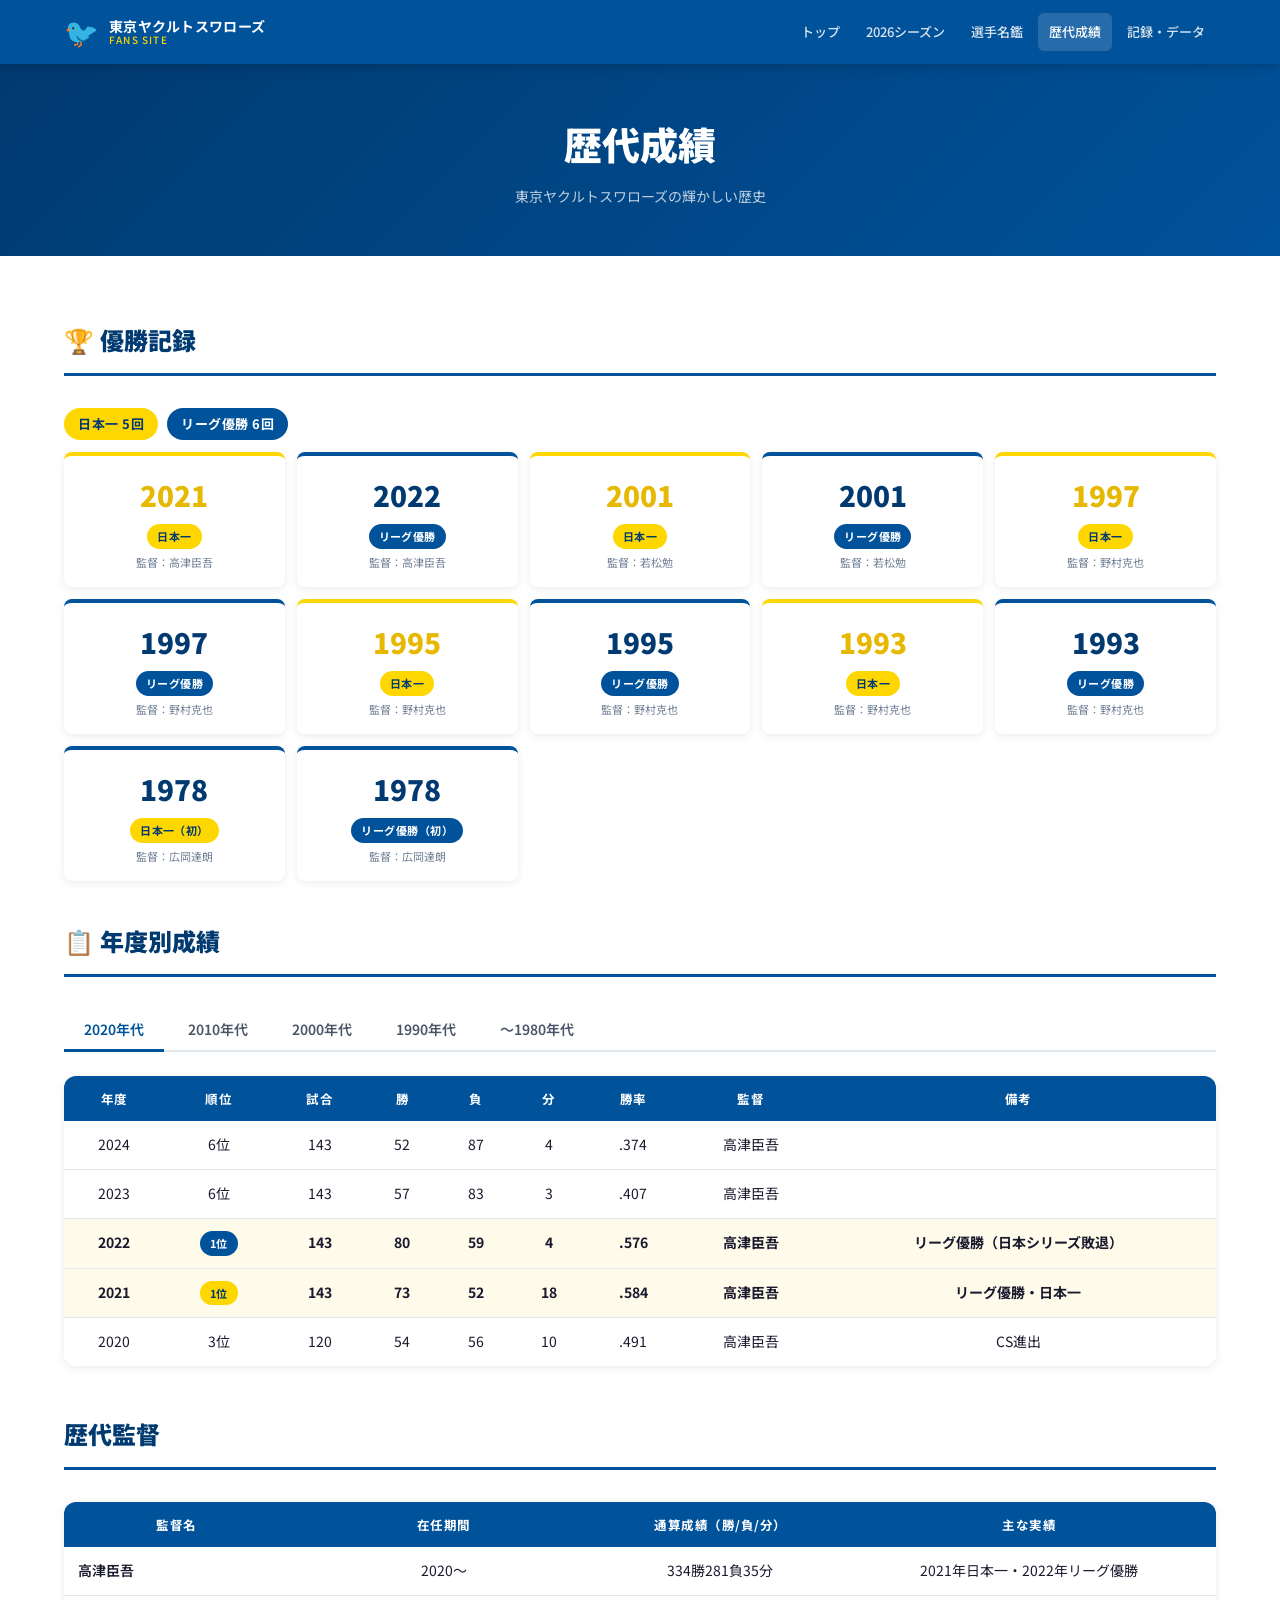
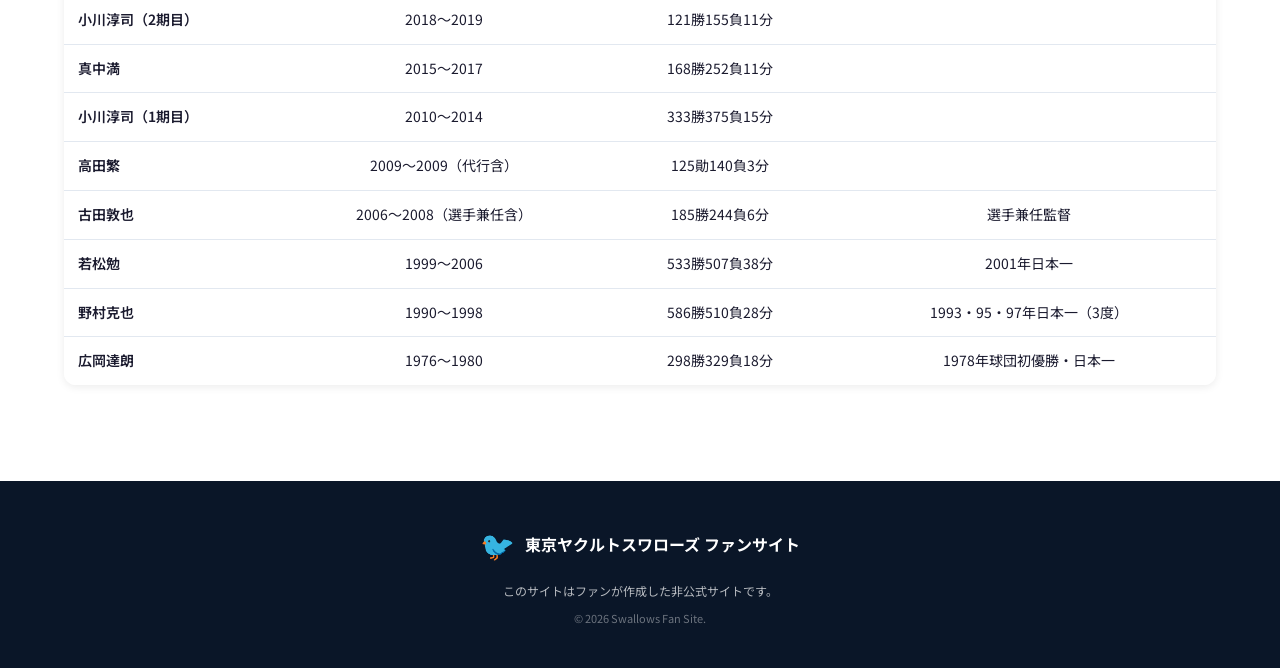
==== commit 8650c66f: "年号・データを2026年に更新" ====
--- a/pages/history.html
+++ b/pages/history.html
@@ -91,12 +91,10 @@
       <nav class="main-nav">
         <ul>
           <li><a href="../index.html">トップ</a></li>
-          <li><a href="season2025.html">2025シーズン</a></li>
-          <li><a href="schedule.html">日程・結果</a></li>
+          <li><a href="season2026.html">2026シーズン</a></li>
           <li><a href="players.html">選手名鑑</a></li>
           <li><a href="history.html" class="active">歴代成績</a></li>
           <li><a href="records.html">記録・データ</a></li>
-          <li><a href="cheers.html">応援・ファン</a></li>
         </ul>
       </nav>
       <button class="nav-toggle" id="navToggle">&#9776;</button>
@@ -192,9 +190,7 @@
           <button class="tab-btn" data-group="hist" data-tab="2010s">2010年代</button>
           <button class="tab-btn" data-group="hist" data-tab="2000s">2000年代</button>
           <button class="tab-btn" data-group="hist" data-tab="1990s">1990年代</button>
-          <button class="tab-btn" data-group="hist" data-tab="1980s">1980年代</button>
-          <button class="tab-btn" data-group="hist" data-tab="1970s">1970年代</button>
-          <button class="tab-btn" data-group="hist" data-tab="1960s">創設期（〜1969）</button>
+          <button class="tab-btn" data-group="hist" data-tab="1980s">〜1980年代</button>
         </div>
 
         <div class="tab-content active" data-group="hist" data-tab="2020s">
@@ -287,72 +283,12 @@
                 <tr><td>1982</td><td>6位</td><td>130</td><td>51</td><td>76</td><td>3</td><td>.402</td><td>三原脩</td><td></td></tr>
                 <tr><td>1981</td><td>5位</td><td>130</td><td>55</td><td>72</td><td>3</td><td>.433</td><td>三原脩</td><td></td></tr>
                 <tr><td>1980</td><td>4位</td><td>130</td><td>59</td><td>69</td><td>2</td><td>.461</td><td>広岡達朗</td><td></td></tr>
-              </tbody>
-            </table>
-          </div>
-        </div>
-
-        <div class="tab-content" data-group="hist" data-tab="1970s">
-          <div class="data-table-wrap">
-            <table class="data-table">
-              <thead><tr><th>年度</th><th>順位</th><th>試合</th><th>勝</th><th>負</th><th>分</th><th>勝率</th><th>監督</th><th>備考</th></tr></thead>
-              <tbody>
                 <tr><td>1979</td><td>5位</td><td>130</td><td>57</td><td>71</td><td>2</td><td>.445</td><td>広岡達朗</td><td></td></tr>
-                <tr class="highlight-row"><td>1978</td><td><span class="badge badge-gold">1位</span></td><td>130</td><td>76</td><td>46</td><td>8</td><td>.623</td><td>広岡達朗</td><td>初のリーグ優勝・日本一（大杉勝男・松岡弘らが活躍）</td></tr>
+                <tr class="highlight-row"><td>1978</td><td><span class="badge badge-gold">1位</span></td><td>130</td><td>76</td><td>46</td><td>8</td><td>.623</td><td>広岡達朗</td><td>初のリーグ優勝・日本一</td></tr>
                 <tr><td>1977</td><td>4位</td><td>130</td><td>56</td><td>68</td><td>6</td><td>.452</td><td>三原脩</td><td></td></tr>
                 <tr><td>1976</td><td>6位</td><td>130</td><td>47</td><td>75</td><td>8</td><td>.385</td><td>三原脩</td><td></td></tr>
-                <tr><td>1975</td><td>4位</td><td>130</td><td>60</td><td>67</td><td>3</td><td>.472</td><td>三原脩</td><td></td></tr>
-                <tr><td>1974</td><td>5位</td><td>130</td><td>52</td><td>74</td><td>4</td><td>.413</td><td>荒川博</td><td></td></tr>
-                <tr><td>1973</td><td>5位</td><td>130</td><td>55</td><td>69</td><td>6</td><td>.444</td><td>荒川博</td><td></td></tr>
-                <tr><td>1972</td><td>5位</td><td>130</td><td>57</td><td>69</td><td>4</td><td>.452</td><td>別所毅彦</td><td></td></tr>
-                <tr><td>1971</td><td>4位</td><td>130</td><td>59</td><td>65</td><td>6</td><td>.476</td><td>別所毅彦</td><td>若松勉プロ初年度</td></tr>
-                <tr><td>1970</td><td>5位</td><td>130</td><td>51</td><td>75</td><td>4</td><td>.405</td><td>別所毅彦</td><td></td></tr>
-              </tbody>
-            </table>
-          </div>
-          <div style="background:#e8f4ff;border-radius:var(--radius-sm);padding:16px 20px;margin-top:16px;font-size:13px;color:var(--sw-blue-dark);">
-            <strong>1970年代のスワローズ：</strong>
-            1970年代は長らく優勝から遠ざかっていたが、広岡達朗監督が就任した1976年より着実に力をつけ、
-            1978年についに球団初のリーグ優勝・日本一を達成。大杉勝男（本塁打王）、
-            松岡弘（最多勝）らが中心となってチームを牽引した。
-          </div>
-        </div>
-
-        <div class="tab-content" data-group="hist" data-tab="1960s">
-          <div style="background:#fff3cd;border-radius:var(--radius-sm);padding:16px 20px;margin-bottom:20px;font-size:13px;color:#856404;border:1px solid #ffc107;">
-            <strong>注：</strong> 球団は1950年に「国鉄スワローズ」として創設。その後「サンケイアトムズ」「ヤクルトアトムズ」を経て、1974年に「ヤクルトスワローズ」に改称。1992年から「東京ヤクルトスワローズ」となる。
-          </div>
-          <div class="data-table-wrap">
-            <table class="data-table">
-              <thead><tr><th>年度</th><th>チーム名</th><th>順位</th><th>試合</th><th>勝</th><th>負</th><th>分</th><th>勝率</th><th>監督</th><th>備考</th></tr></thead>
-              <tbody>
-                <tr><td>1969</td><td>サンケイアトムズ</td><td>4位</td><td>130</td><td>60</td><td>68</td><td>2</td><td>.469</td><td>飯田徳治</td><td></td></tr>
-                <tr><td>1968</td><td>サンケイアトムズ</td><td>3位</td><td>130</td><td>64</td><td>62</td><td>4</td><td>.508</td><td>飯田徳治</td><td></td></tr>
-                <tr><td>1967</td><td>サンケイアトムズ</td><td>4位</td><td>130</td><td>58</td><td>66</td><td>6</td><td>.468</td><td>砂押邦信</td><td></td></tr>
-                <tr><td>1966</td><td>サンケイアトムズ</td><td>5位</td><td>130</td><td>54</td><td>72</td><td>4</td><td>.429</td><td>砂押邦信</td><td>アトムズに改称</td></tr>
-                <tr><td>1965</td><td>サンケイスワローズ</td><td>3位</td><td>140</td><td>72</td><td>62</td><td>6</td><td>.537</td><td>砂押邦信</td><td></td></tr>
-                <tr><td>1964</td><td>サンケイスワローズ</td><td>4位</td><td>140</td><td>63</td><td>68</td><td>9</td><td>.481</td><td>砂押邦信</td><td>サンケイが親会社に</td></tr>
-                <tr><td>1963</td><td>国鉄スワローズ</td><td>5位</td><td>140</td><td>55</td><td>79</td><td>6</td><td>.410</td><td>西本幸雄</td><td></td></tr>
-                <tr><td>1962</td><td>国鉄スワローズ</td><td>3位</td><td>140</td><td>72</td><td>63</td><td>5</td><td>.533</td><td>西本幸雄</td><td>金田正一（33勝）</td></tr>
-                <tr><td>1961</td><td>国鉄スワローズ</td><td>4位</td><td>140</td><td>66</td><td>69</td><td>5</td><td>.489</td><td>水原茂</td><td></td></tr>
-                <tr><td>1960</td><td>国鉄スワローズ</td><td>4位</td><td>130</td><td>60</td><td>65</td><td>5</td><td>.480</td><td>水原茂</td><td></td></tr>
-                <tr><td>1959</td><td>国鉄スワローズ</td><td>3位</td><td>124</td><td>68</td><td>53</td><td>3</td><td>.562</td><td>水原茂</td><td></td></tr>
-                <tr><td>1958</td><td>国鉄スワローズ</td><td>4位</td><td>130</td><td>58</td><td>64</td><td>8</td><td>.475</td><td>白石勝巳</td><td></td></tr>
-                <tr><td>1957</td><td>国鉄スワローズ</td><td>4位</td><td>130</td><td>58</td><td>63</td><td>9</td><td>.479</td><td>白石勝巳</td><td></td></tr>
-                <tr><td>1956</td><td>国鉄スワローズ</td><td>4位</td><td>154</td><td>68</td><td>77</td><td>9</td><td>.469</td><td>下嶋清次郎</td><td></td></tr>
-                <tr><td>1955</td><td>国鉄スワローズ</td><td>5位</td><td>154</td><td>64</td><td>82</td><td>8</td><td>.438</td><td>下嶋清次郎</td><td></td></tr>
-                <tr><td>1954</td><td>国鉄スワローズ</td><td>5位</td><td>140</td><td>61</td><td>72</td><td>7</td><td>.459</td><td>下嶋清次郎</td><td>金田正一入団2年目</td></tr>
-                <tr><td>1953</td><td>国鉄スワローズ</td><td>6位</td><td>120</td><td>40</td><td>75</td><td>5</td><td>.348</td><td>下嶋清次郎</td><td></td></tr>
-                <tr><td>1952</td><td>国鉄スワローズ</td><td>6位</td><td>120</td><td>38</td><td>75</td><td>7</td><td>.336</td><td>荒木茂</td><td></td></tr>
-                <tr><td>1951</td><td>国鉄スワローズ</td><td>6位</td><td>104</td><td>31</td><td>70</td><td>3</td><td>.307</td><td>荒木茂</td><td></td></tr>
-                <tr><td>1950</td><td>国鉄スワローズ</td><td>6位</td><td>137</td><td>45</td><td>83</td><td>9</td><td>.351</td><td>荒木茂</td><td>球団創設・セ・リーグ創設年</td></tr>
-              </tbody>
-            </table>
-          </div>
-          <div style="background:#e8f4ff;border-radius:var(--radius-sm);padding:16px 20px;margin-top:16px;font-size:13px;color:var(--sw-blue-dark);">
-            <strong>球団創設期のスワローズ：</strong>
-            1950年の国鉄スワローズとして創設以来、長らく下位に低迷。しかし1950年代後半には金田正一が400勝への道を歩み始め、
-            球団のエースとして活躍。1964年にサンケイに身売りされ「サンケイスワローズ」「サンケイアトムズ」と改称を重ねた。
+              </tbody>
+            </table>
           </div>
         </div>
 
@@ -383,7 +319,7 @@
     <div class="footer-inner">
       <div class="footer-logo"><span class="logo-swallow">🐦</span><span>東京ヤクルトスワローズ ファンサイト</span></div>
       <p class="footer-note">このサイトはファンが作成した非公式サイトです。</p>
-      <p class="footer-copy">&copy; 2025 Swallows Fan Site.</p>
+      <p class="footer-copy">&copy; 2026 Swallows Fan Site.</p>
     </div>
   </footer>
   <script src="../js/main.js"></script>
